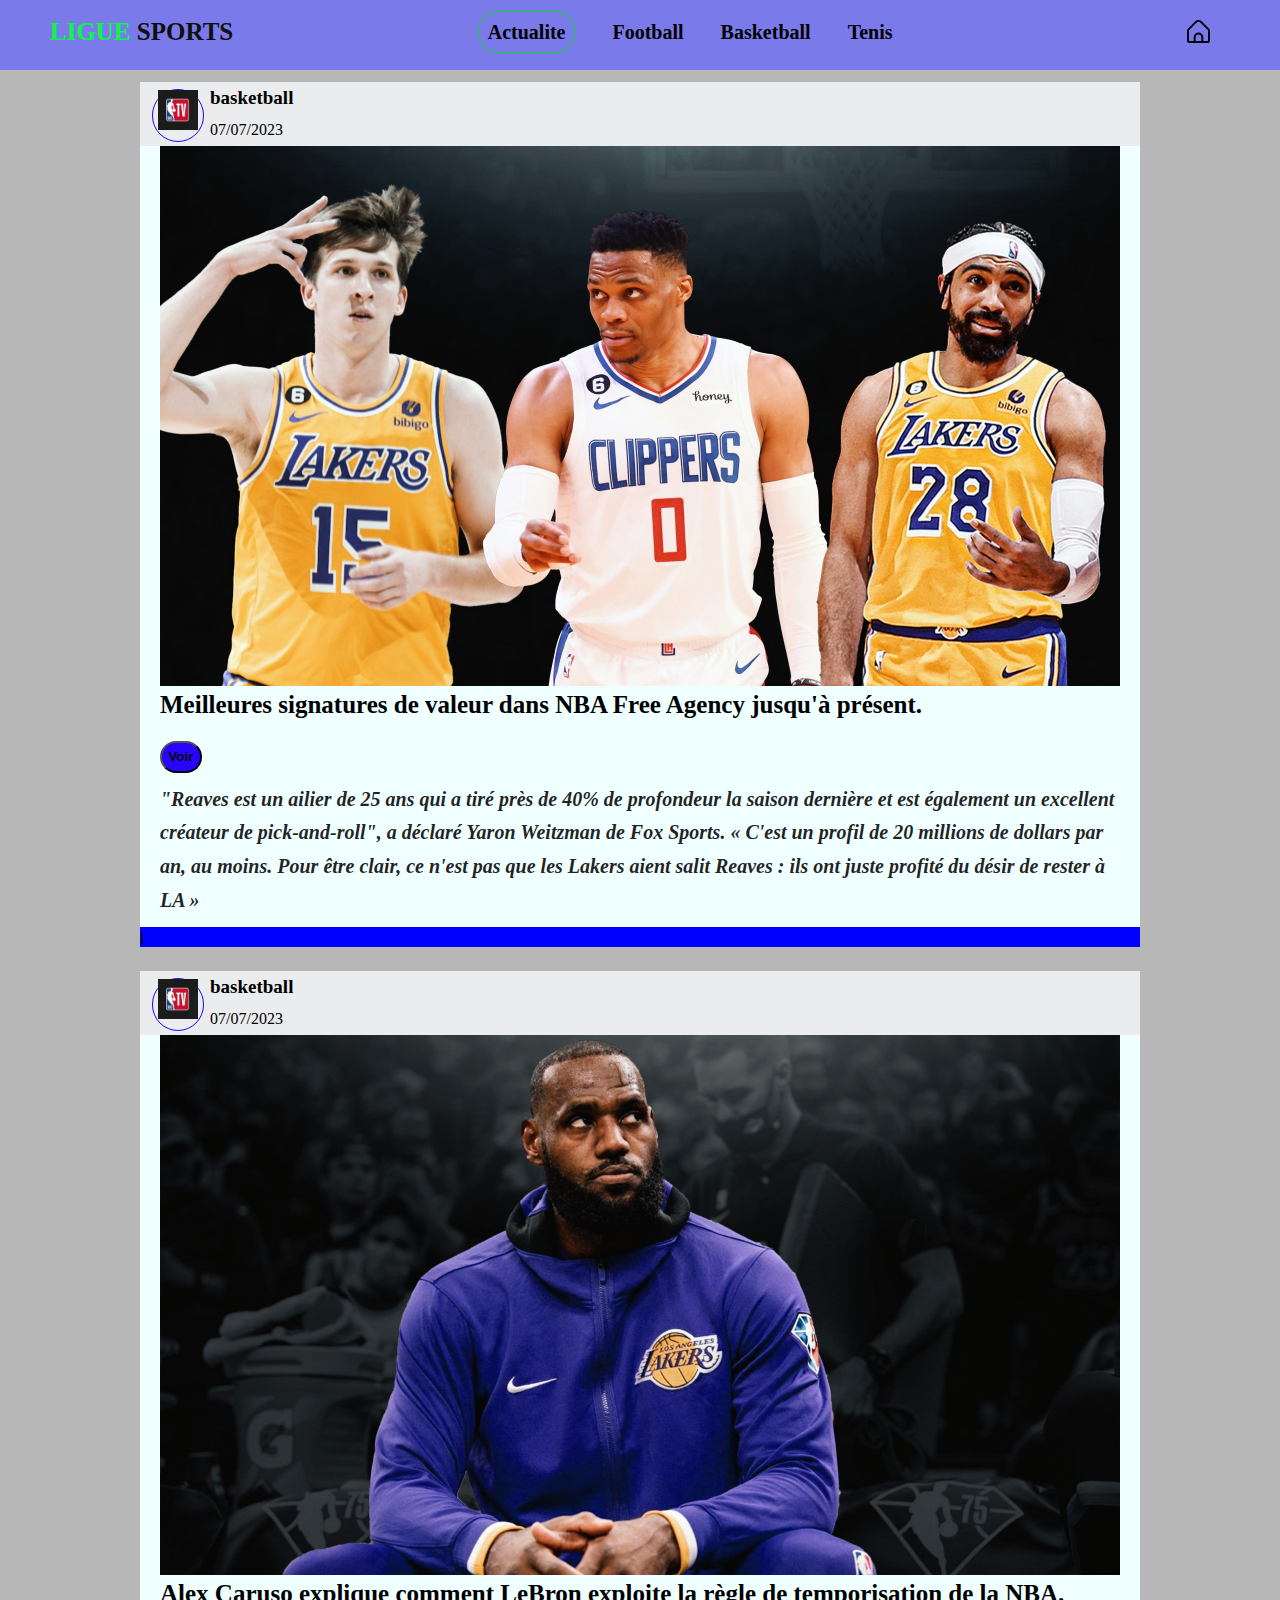
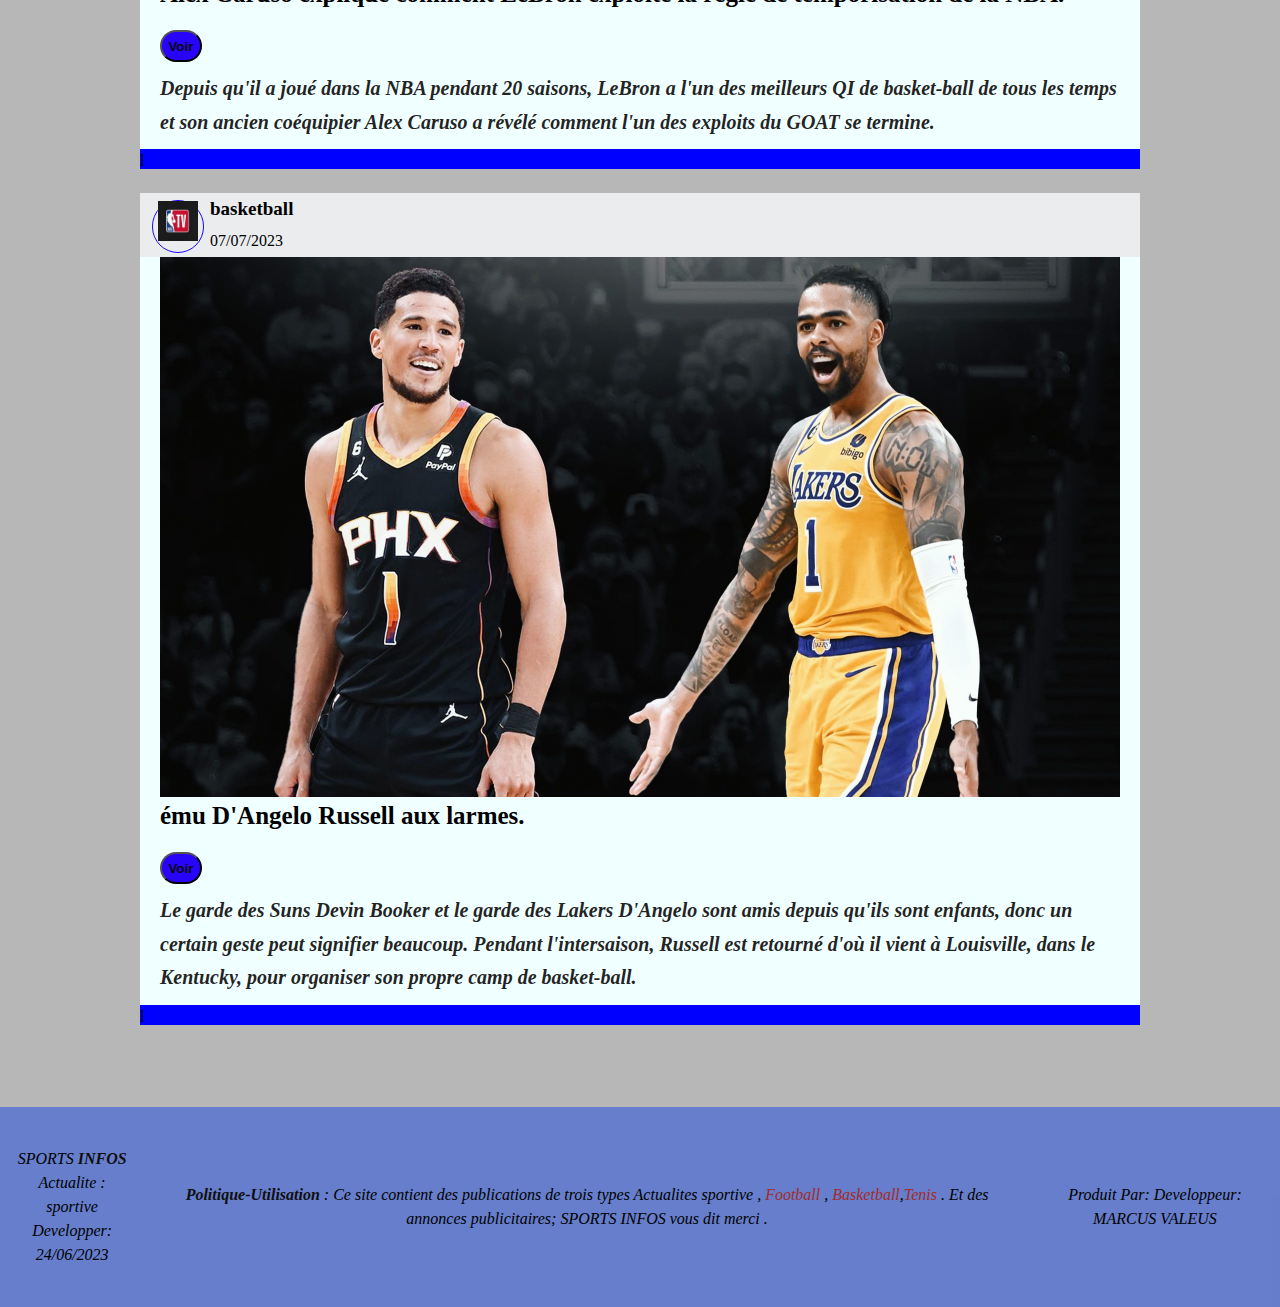
==== basketbal.html @ 1dc525ec "Add files via upload" ====
<!DOCTYPE html>
<html lang="fr">

<head>
    <meta charset="UTF-8">
    <meta name="viewport" content="width=device-width, initial-scale=1.0">
    <meta name="descrition"
        content=" infos sportive qui fait la une, footbal , basketbal , tenis. choisissez sports infos">
    <title>BASKETBAL.actualite</title>
    <link rel="stylesheet" href="style.css">
</head>

<body>
    <!--........................tete menu an.................-->
    <header class="topbar">
        <div class="topbar-logo">
            <a href="index.html">
                LIGUE <span>SPORTS</span>
            </a>
        </div>
        <div class="topbar-nav">
            <a href="basketbal.html" class="active">Actualite</a>
            <a href="footbal.html">Football</a>
            <a href="basketbal.html">Basketball</a>
            <a href="tenis.html">Tenis</a>
        </div>
        <div>
            <a href="index.html"><img src="img/maison(1).svg" alt="accueil" id="icon1"></a>
        </div>
        <img src="img/menu-burger.svg" class="menu-hambeger">
    </header>
    <!--..........................fin menu an.................-->
    <header class="container site">
        <main class="card">
            <div class="card-header">
                <div class="card-avatar"><img src="img/basketbal.jpg" width="40px" height="40px"></div>
                <div class="card-title">basketball</div>
                <div class="card-date">07/07/2023</div>
            </div>
            <div class="card-post">
                <a href="pub-bask1.html"><img src="img/Value-Signings-.jpg" alt="img,basketbal"></a>
                <h2>Meilleures signatures de valeur dans NBA Free Agency jusqu'à présent.</h2>
                <br><a href="pub-bask1.html"><button class="btn2">Voir</button></a>
                <h4>
                    
                    "Reaves est un ailier de 25 ans qui a tiré près de 40% de profondeur la saison dernière et est
                    également un excellent créateur de pick-and-roll", a déclaré Yaron Weitzman de Fox Sports. « C'est
                    un profil de 20 millions de dollars par an, au moins. Pour être clair, ce n'est pas que les Lakers
                    aient salit Reaves : ils ont juste profité du désir de rester à LA »
                </h4>
            </div>
            <footer class="footer">l</footer>
        </main>
        <br>
        <main class="card">
            <div class="card-header">
                <div class="card-avatar"><img src="img/basketbal.jpg" width="40px" height="40px"></div>
                <div class="card-title">basketball</div>
                <div class="card-date">07/07/2023</div>
            </div>
            <div class="card-post">
                <a href="pub-bask2.html"> <img src="img/LeBron-Exploits-Bench.jpg" alt="img,basketbal"></a>
                <h2>Alex Caruso explique comment LeBron exploite la règle de temporisation de la NBA.</h2>
                <br><a href="pub-bask2.html"><button class="btn2">Voir</button></a>
                <h4>
                    Depuis qu'il a joué dans la NBA pendant 20 saisons, LeBron a l'un des meilleurs QI de basket-ball de
                    tous les temps et son ancien coéquipier Alex Caruso a révélé comment l'un des exploits du GOAT se
                    termine.
                </h4>
            </div>
            <footer class="footer">l</footer>
        </main>
        <br>
        <main class="card">
            <div class="card-header">
                <div class="card-avatar"><img src="img/basketbal.jpg" width="40px" height="40px"></div>
                <div class="card-title">basketball</div>
                <div class="card-date">07/07/2023</div>
            </div>
            <div class="card-post">
                <a href="pub-bask3.html"> <img src="img/Gestures-Booker-DAngelo-Russell.jpg" alt="img,basketbal"></a>
                <h2>ému D'Angelo Russell aux larmes.</h2>
                <br><a href="pub-bask3.html"><button class="btn2">Voir</button></a>
                <h4>
                    Le garde des Suns Devin Booker et le garde des Lakers D'Angelo sont amis depuis qu'ils sont enfants,
                    donc un certain geste peut signifier beaucoup.

                    Pendant l'intersaison, Russell est retourné d'où il vient à Louisville, dans le Kentucky, pour
                    organiser son propre camp de basket-ball.
                </h4>
            </div>
            <footer class="footer">l</footer>
        </main>

    </header>
    <footer class="fin-web">
        <div>
            SPORTS <span>INFOS</span>
            <p>
                Actualite : sportive
            </p>
            <p>
                Developper: 24/06/2023
            </p>
        </div>
        <div>
            <p>
                <span>Politique-Utilisation</span> : Ce site contient des publications de trois types Actualites
                sportive , <a href="footbal.html">Football</a> , <a href="basketbal.html">Basketball</a>,<a href="tenis.html">Tenis</a> .
                Et des annonces publicitaires; SPORTS INFOS vous dit merci .

            </p>
        </div>
        <div>
            <p>
                Produit Par: Developpeur: MARCUS VALEUS
            </p>
        </div>
    </footer>
    <script src="app.js"></script>
</body>

</html>
---- style.css ----
*, *::before,*::after {
    box-sizing: border-box;
    margin: 0;
    list-style: none;
    text-decoration: none;
}

body {
    background: rgba(15, 15, 15, 0.3);
    line-height: 1.5em;
}
/*-------------------tete menu--------------*/
#icon1 {
    width: 23px;
    height: 23px;
    margin: 0 50px;
}

a {
    color: inherit;
}

.topbar {
    background: rgb(122, 122, 235);
    display: flex;
    justify-content: space-between;
    padding: 20px;
    width: 100%;
    position: fixed;
    z-index: 50;

}

.topbar-logo {
  font-size: 25px;  
  text-transform: capitalize;
  color: rgb(8, 250, 68);
  font-weight: bold;
  margin-left: 30px;
}

span {
    color: rgb(15, 15, 15);
    font-weight: bold;
}


.topbar-nav  {
    font-size: 20px;

}


.topbar-nav a {
    margin: 0 16px;
    font-weight: bold;

}


.topbar-nav a:hover {
    color: rgb(250, 253, 251);
    transition: color 1s ;
    font-weight: 900;
    background-color: rgba(0, 0, 0, 0.329);
    border-radius: 20px;

}


.topbar-nav a.active{
 border: solid 1px rgb(7, 218, 35);
 padding: 9px;
 border-radius: 20px;
 

}

.menu-hambeger {
    display: none;
}



@media only screen and (max-width: 808px) {
    .topbar-nav {
        display: none;
    }

    .menu-hambeger {
        display: block;
        width: 27px;
        height: 27px;

    }

    

    
.card-post img {
    width: auto;
    padding: 0 20px;
    height: 250px ;
}


  

    .topbar-nav {
        display: block;
        position: absolute;
        right: 0;
        top: 75px;
        width: 100%;
        height: 100vh;
        background: rgba(0, 0, 0, 0.945);
        margin-top:-200%;
        transition: all 1s ease;
        z-index: 20;
        
    }

    .topbar-nav.mobil-menu {
        margin-top:0;
        z-index: 20;
    }

    .topbar-nav a {
        display: block;
        text-align: center;
        padding: 40px;
        font-size: 22px;
        color: antiquewhite;
    }

    .topbar-nav a.active {
        border: none;
        font-size: 24px;
        font-weight: bold;
        padding-bottom: 30px;
        color: rgb(16, 221, 33);
        padding-top: 60px;
        
    }

  
.fin-web {
    width:100% ;
}

}



/*----------------fin tete menu ..........*/
.container {
    padding:  82px 20px;
    max-width: 1040px;
    margin: 0 auto;
}

@media only screen and (max-width: 401px ) {
   .container {
    padding: 100px 5px 10px 10px;
    max-width: 350px;
    
   } 

 

   .fin-web {
    min-width: 300px;
    flex-wrap: wrap;
   }
   .topbar {
    width: 100%;
  
   }
}

.card {
    background-color: azure;
}

.card-header {
    background-color: rgb(235, 236, 238);
    position: relative;
    padding-left: 70px;
    line-height: 2em;
    z-index: 0;
}

.card-avatar {
    padding:  0 5px;
    position: absolute;
    top: 7px;
    left: 12px;
    border-radius: 50px;
    padding-left: 5px;
    border: solid 1px   rgb(31, 6, 252);

}

.card-title {
    font-size: 19px;
    font-weight: bold;
}

.card-post img {
    width: 100%;
    padding: 0 20px;
    max-height: 600px;
}

h2 {
    padding: 0 20px;
    font-size: 25px;
    font-weight: bold;
}

h4 {
    font-size: 17px;
    padding: 10px 20px;
    font-weight: 900;
    font-size: 20px;
    line-height: 2.1rem;
    font-style: italic;
    text-decoration-style: wavy;
    color: rgba(29, 28, 28, 0.986);
}

.footer {
    background: blue;
    height: 20px;
}

.fin-web {
    background: rgba(7, 58, 226, 0.459);
    padding: 40px 0;
    display: flex;
    justify-content: space-between;
    text-align: center;
    align-items: center;
    font-style: oblique;
   
}

.fin-web p {
    padding:0 20px;
}

.fin-web a {
    color: brown;
}

.btn2 {
    background: rgb(41, 4, 250);
    padding: 0.40rem;
    color: rgb(8, 8, 8);
    border-radius: 50px;
    margin: 0 20px;
    font-weight: bold;
}

.btn2:hover {
    background: rgb(250, 5, 189);
    transition: all 0.60s ease;

}

.img-base {
    max-width:550px;
    height: 400px;
}
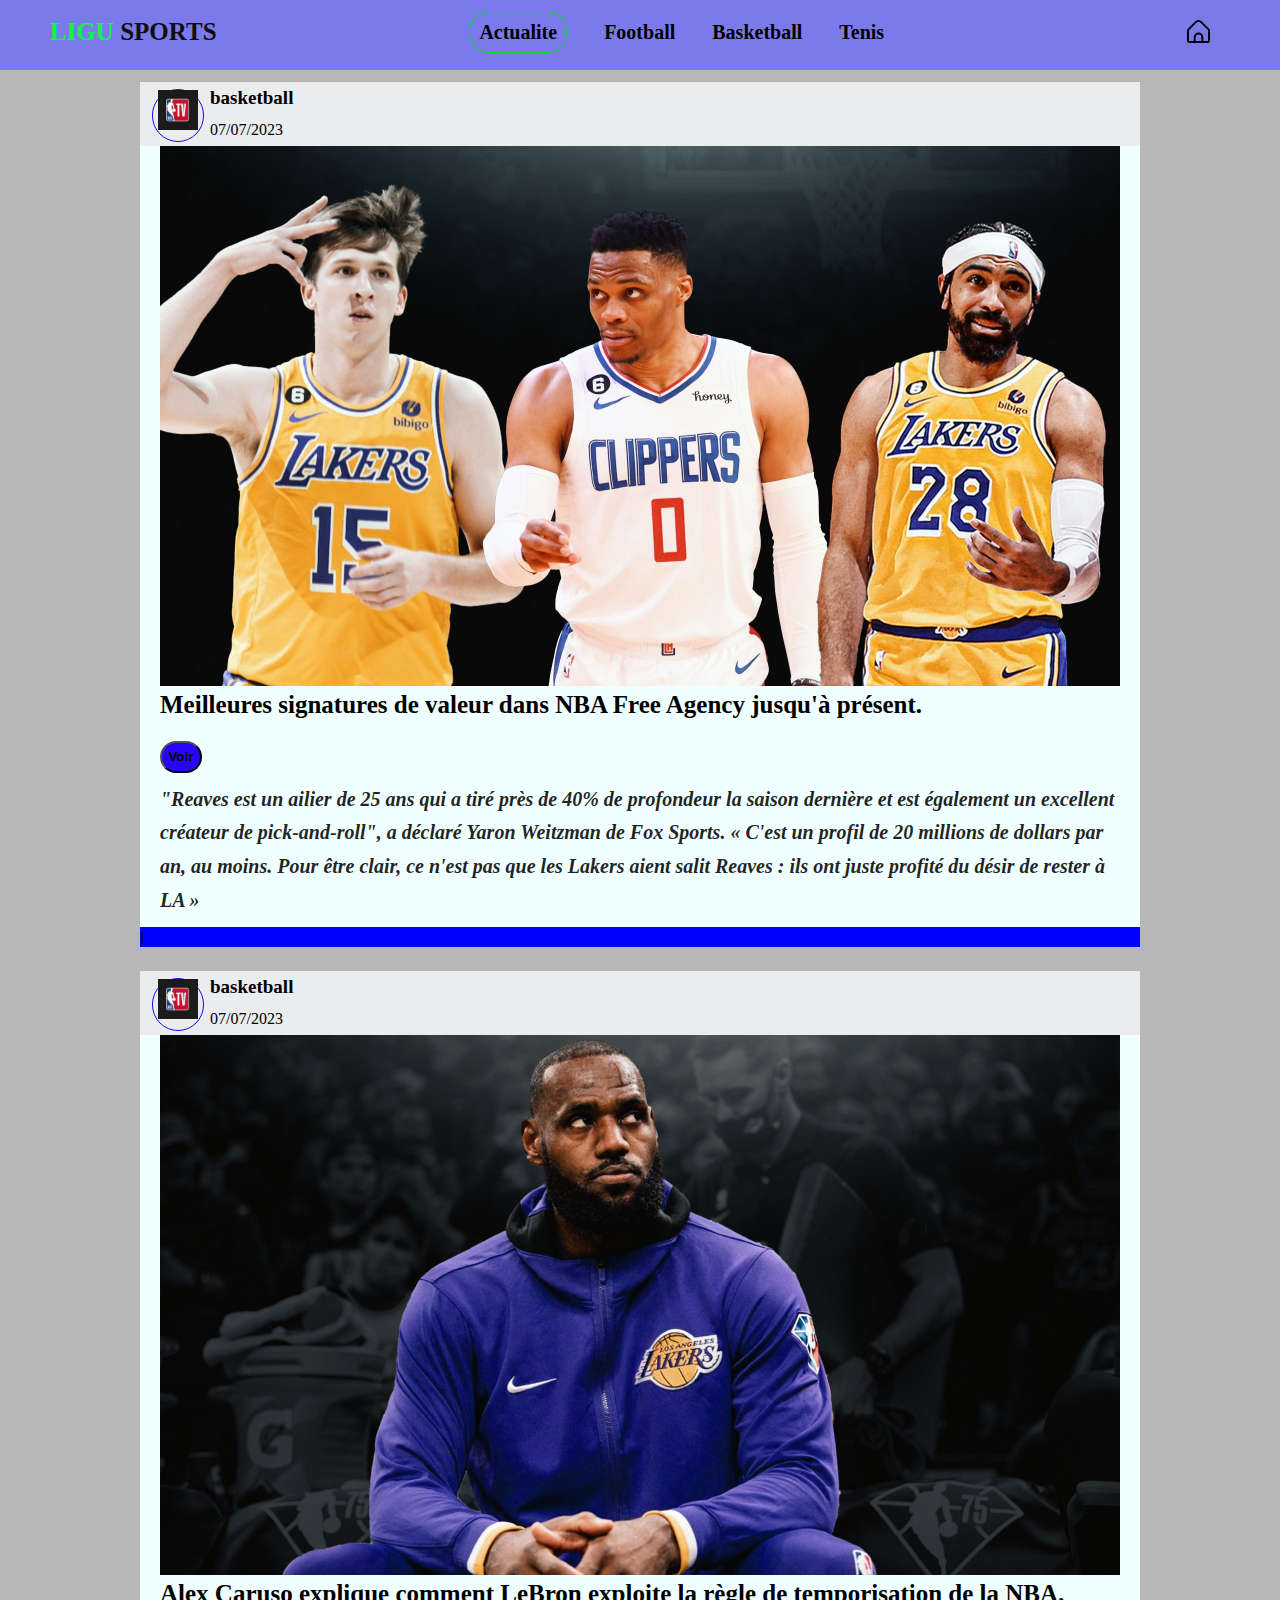
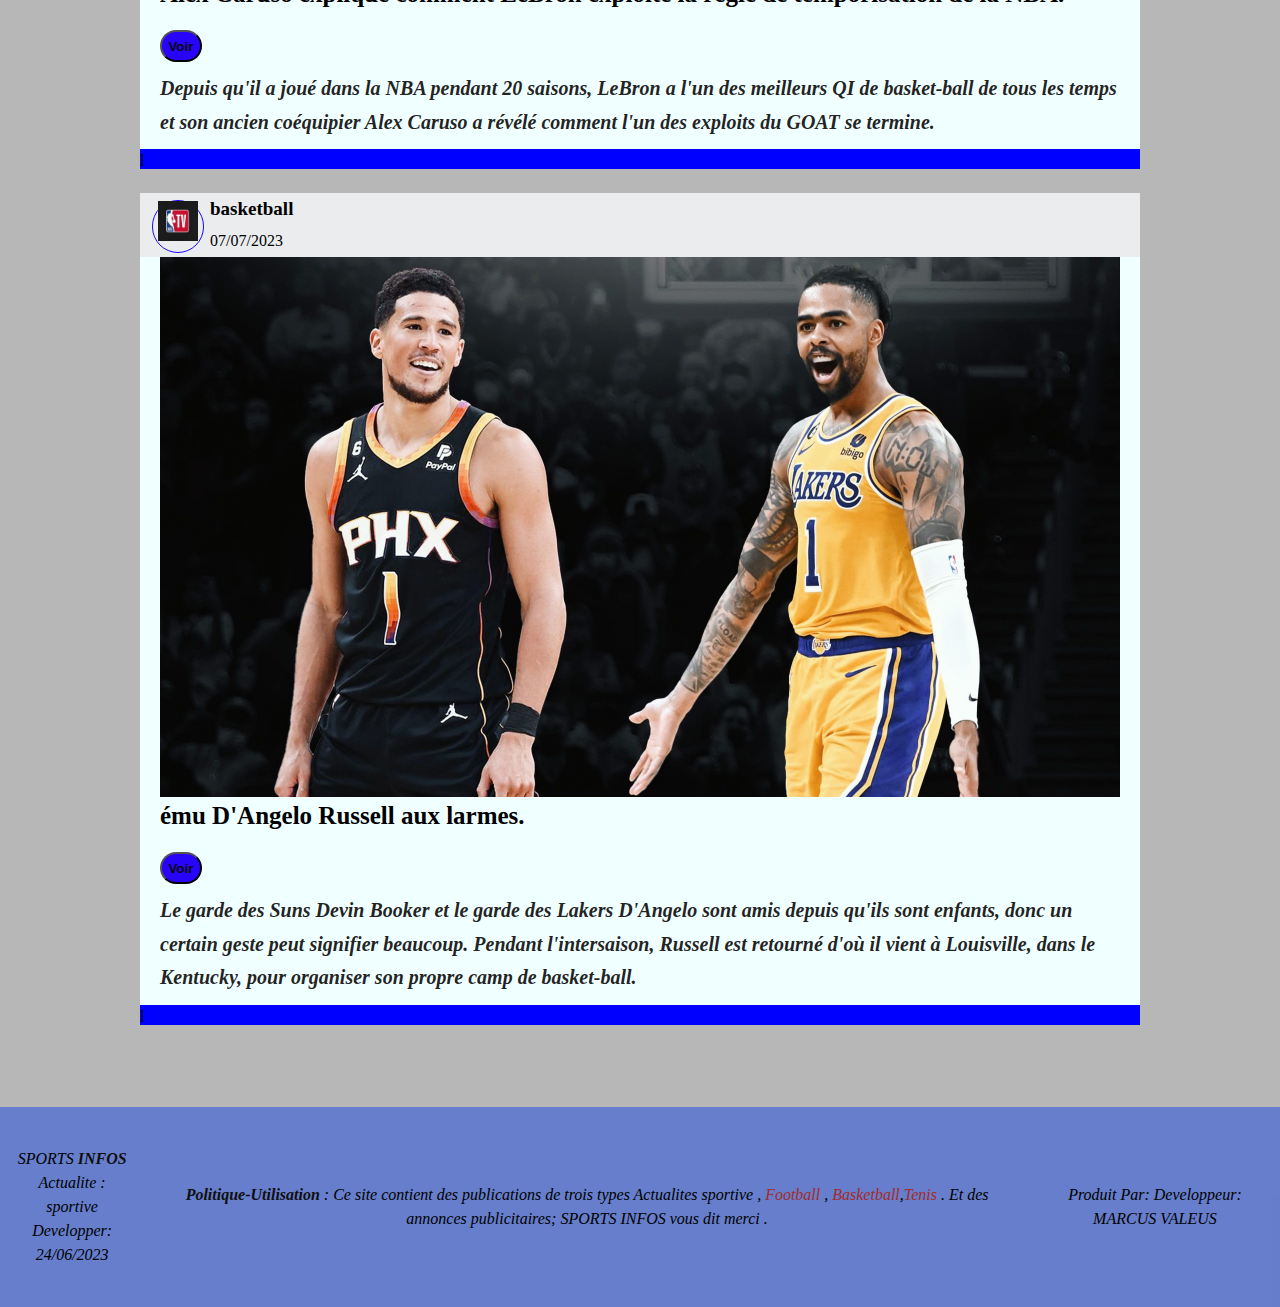
==== commit ac453809: "Update basketbal.html" ====
--- a/basketbal.html
+++ b/basketbal.html
@@ -15,7 +15,7 @@
     <header class="topbar">
         <div class="topbar-logo">
             <a href="index.html">
-                LIGUE <span>SPORTS</span>
+                LIGU <span>SPORTS</span>
             </a>
         </div>
         <div class="topbar-nav">
@@ -120,4 +120,4 @@
     <script src="app.js"></script>
 </body>
 
-</html>+</html>
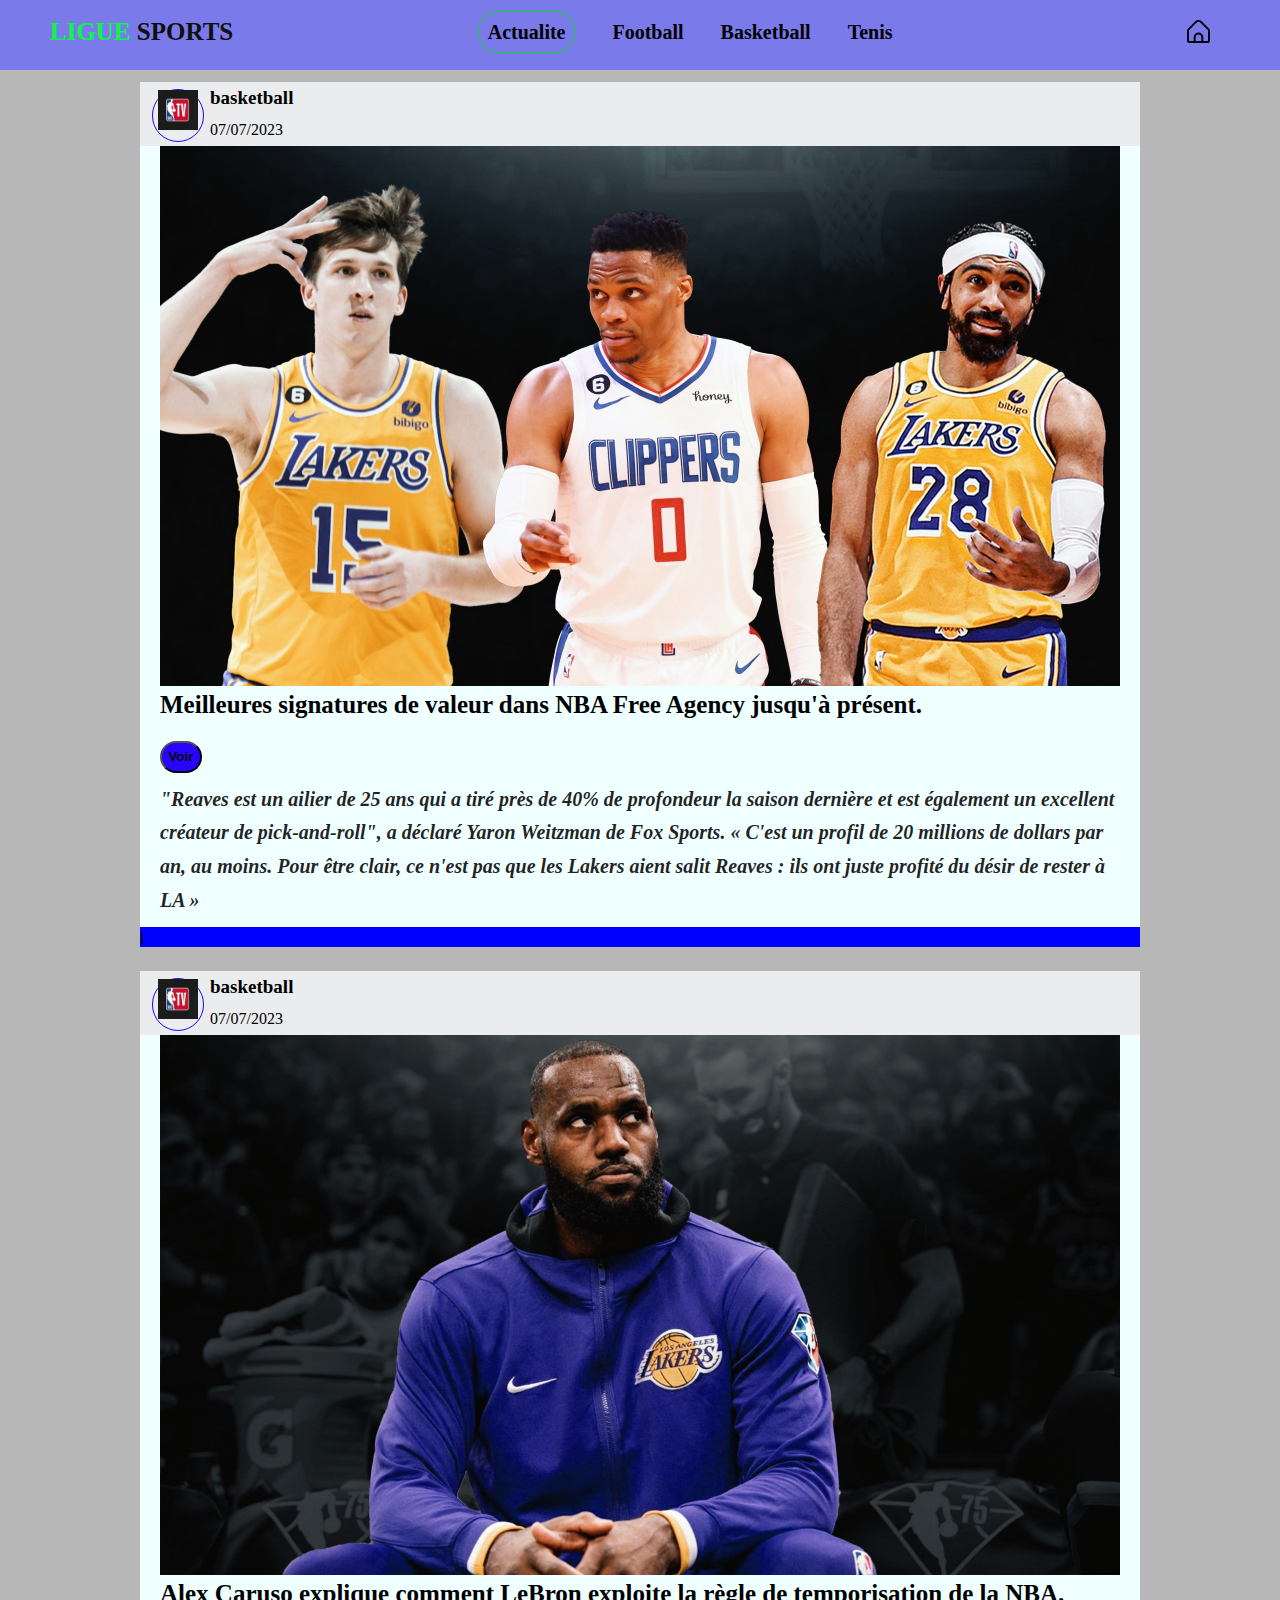
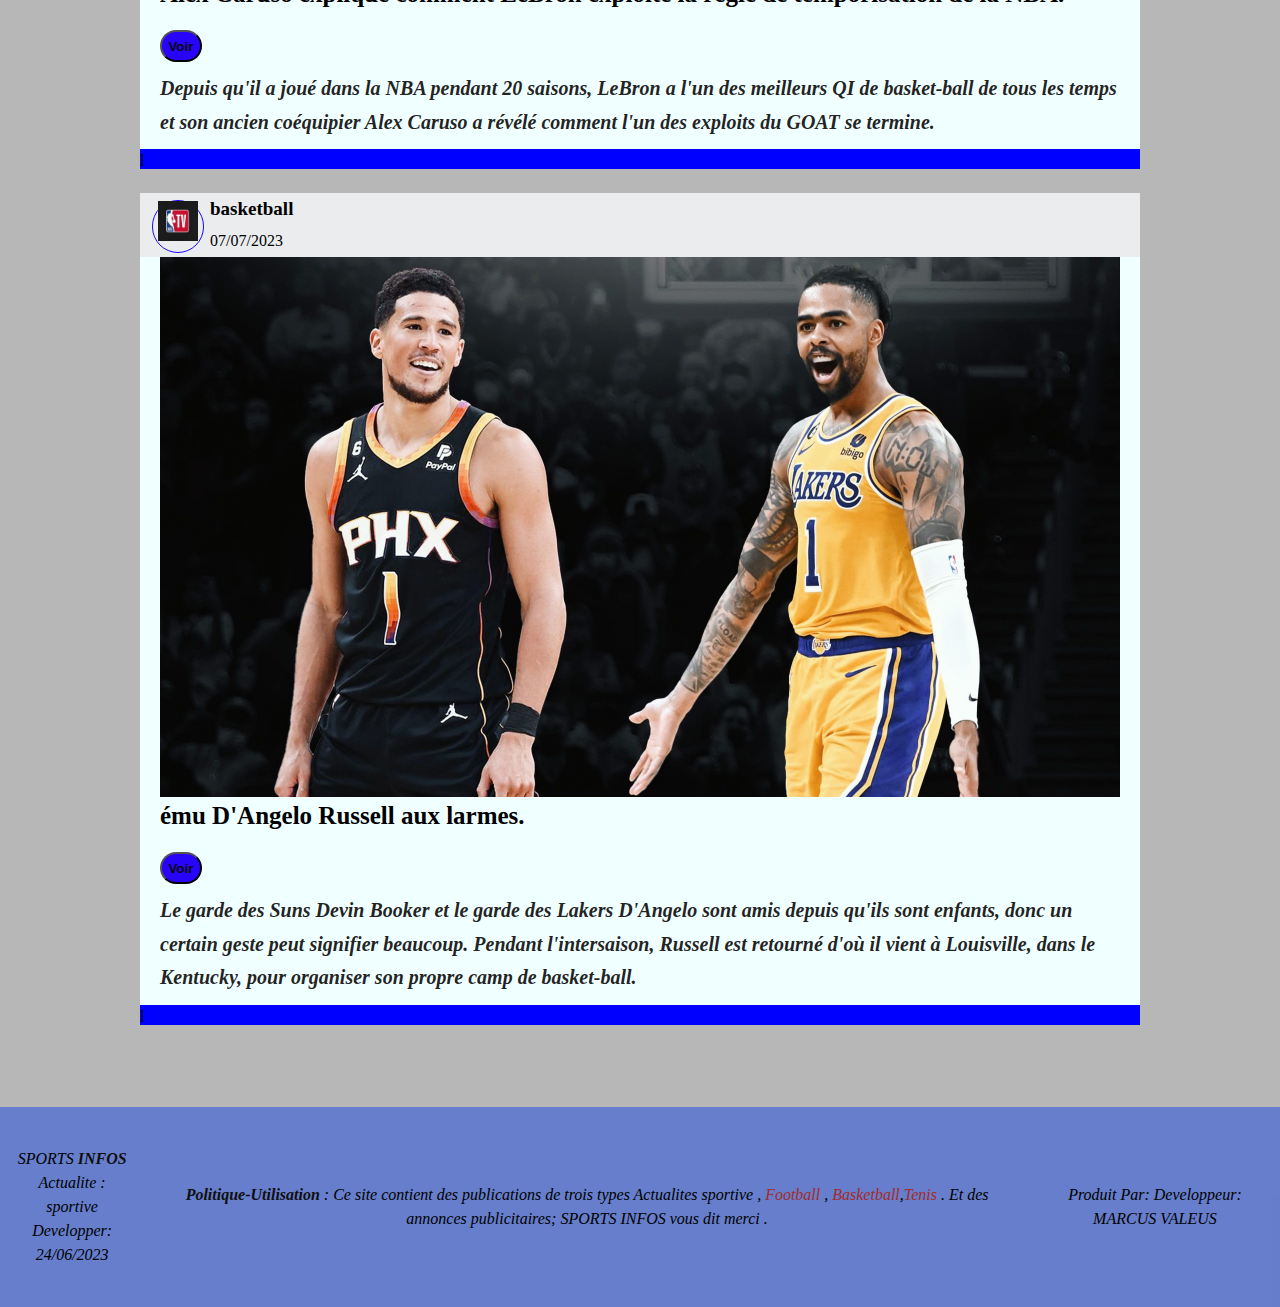
==== commit 1510db08: "Update basketbal.html" ====
--- a/basketbal.html
+++ b/basketbal.html
@@ -15,7 +15,7 @@
     <header class="topbar">
         <div class="topbar-logo">
             <a href="index.html">
-                LIGU <span>SPORTS</span>
+                LIGUE <span>SPORTS</span>
             </a>
         </div>
         <div class="topbar-nav">
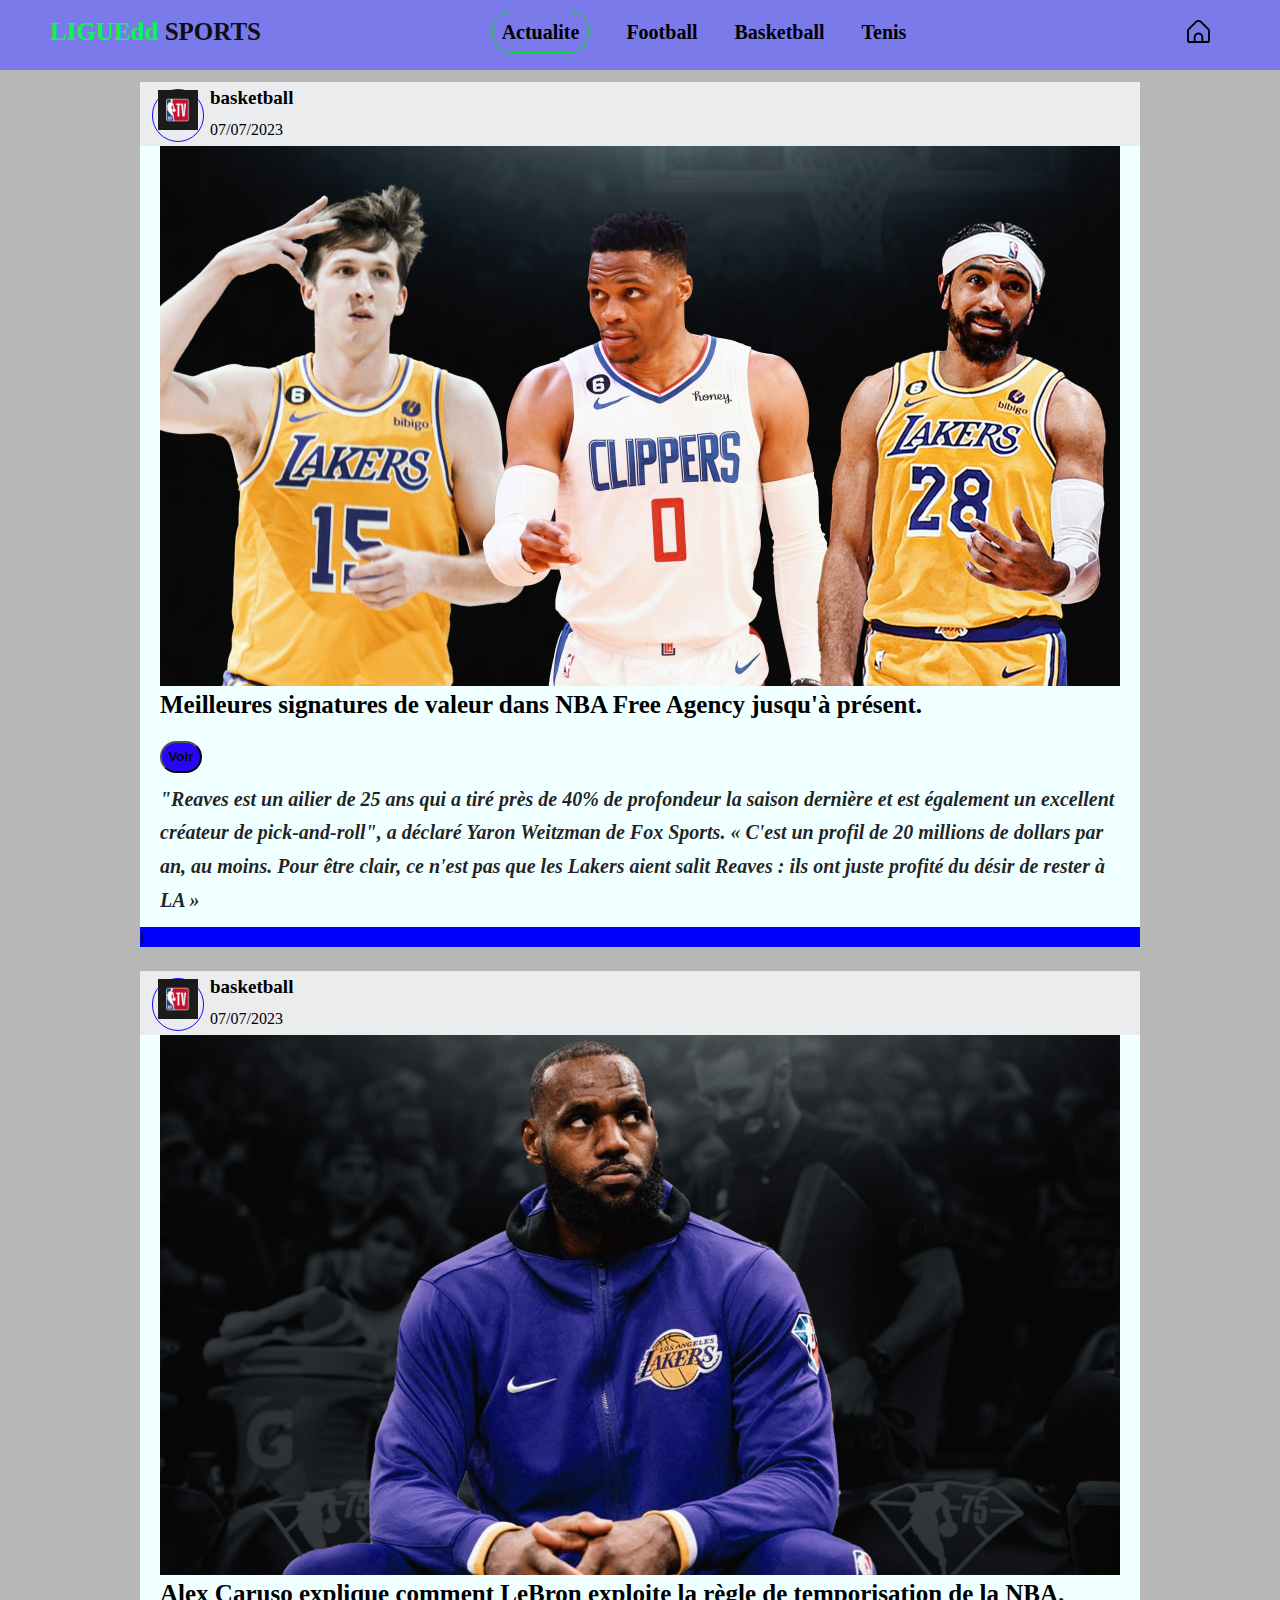
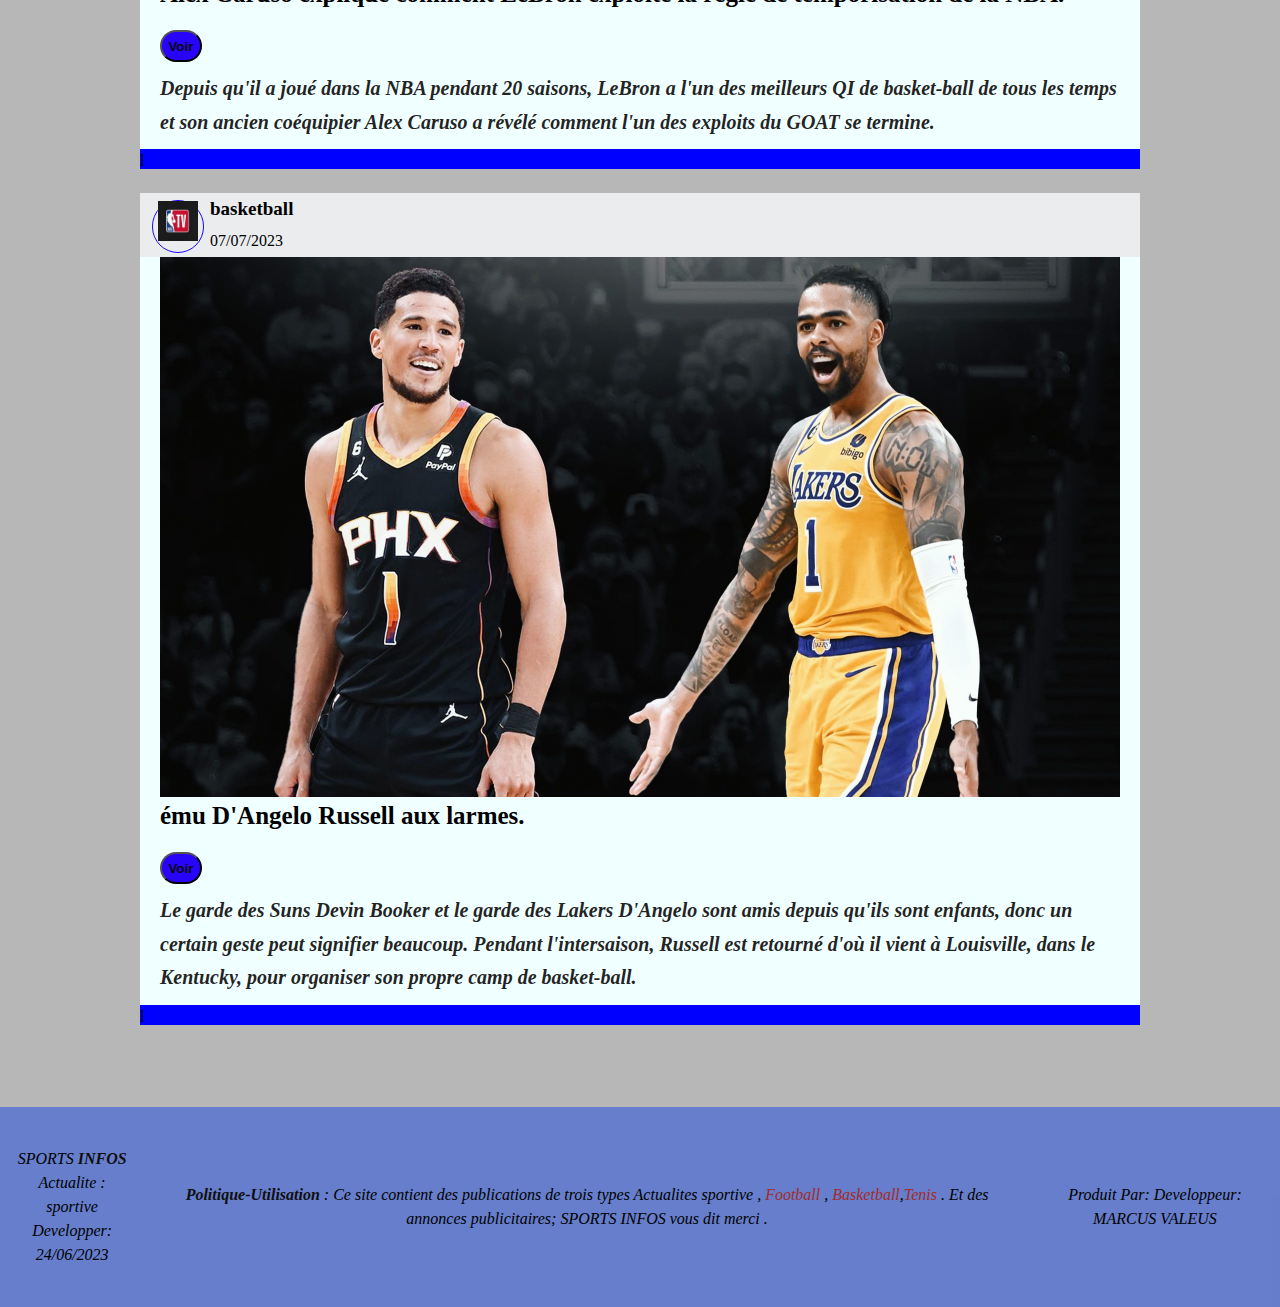
==== commit 7c5b382e: "Update basketbal.html" ====
--- a/basketbal.html
+++ b/basketbal.html
@@ -15,7 +15,7 @@
     <header class="topbar">
         <div class="topbar-logo">
             <a href="index.html">
-                LIGUE <span>SPORTS</span>
+                LIGUEdd <span>SPORTS</span>
             </a>
         </div>
         <div class="topbar-nav">
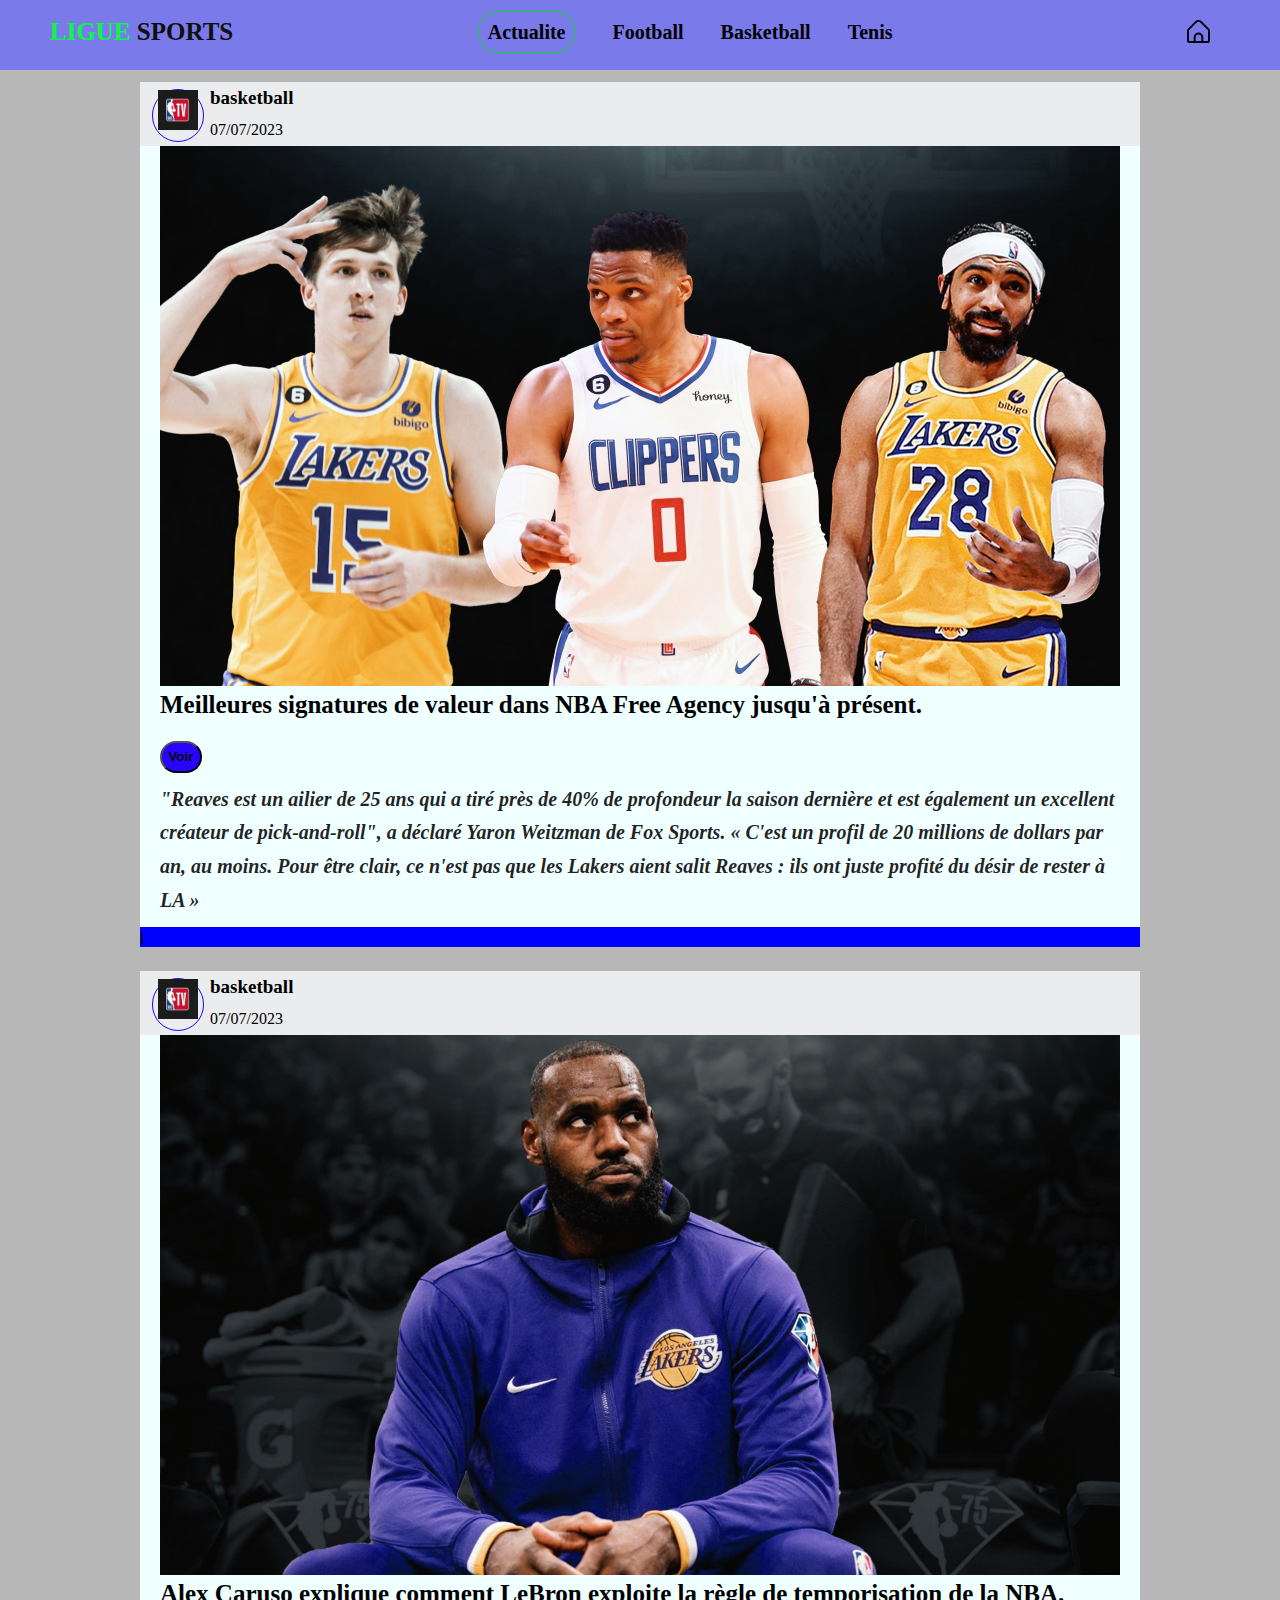
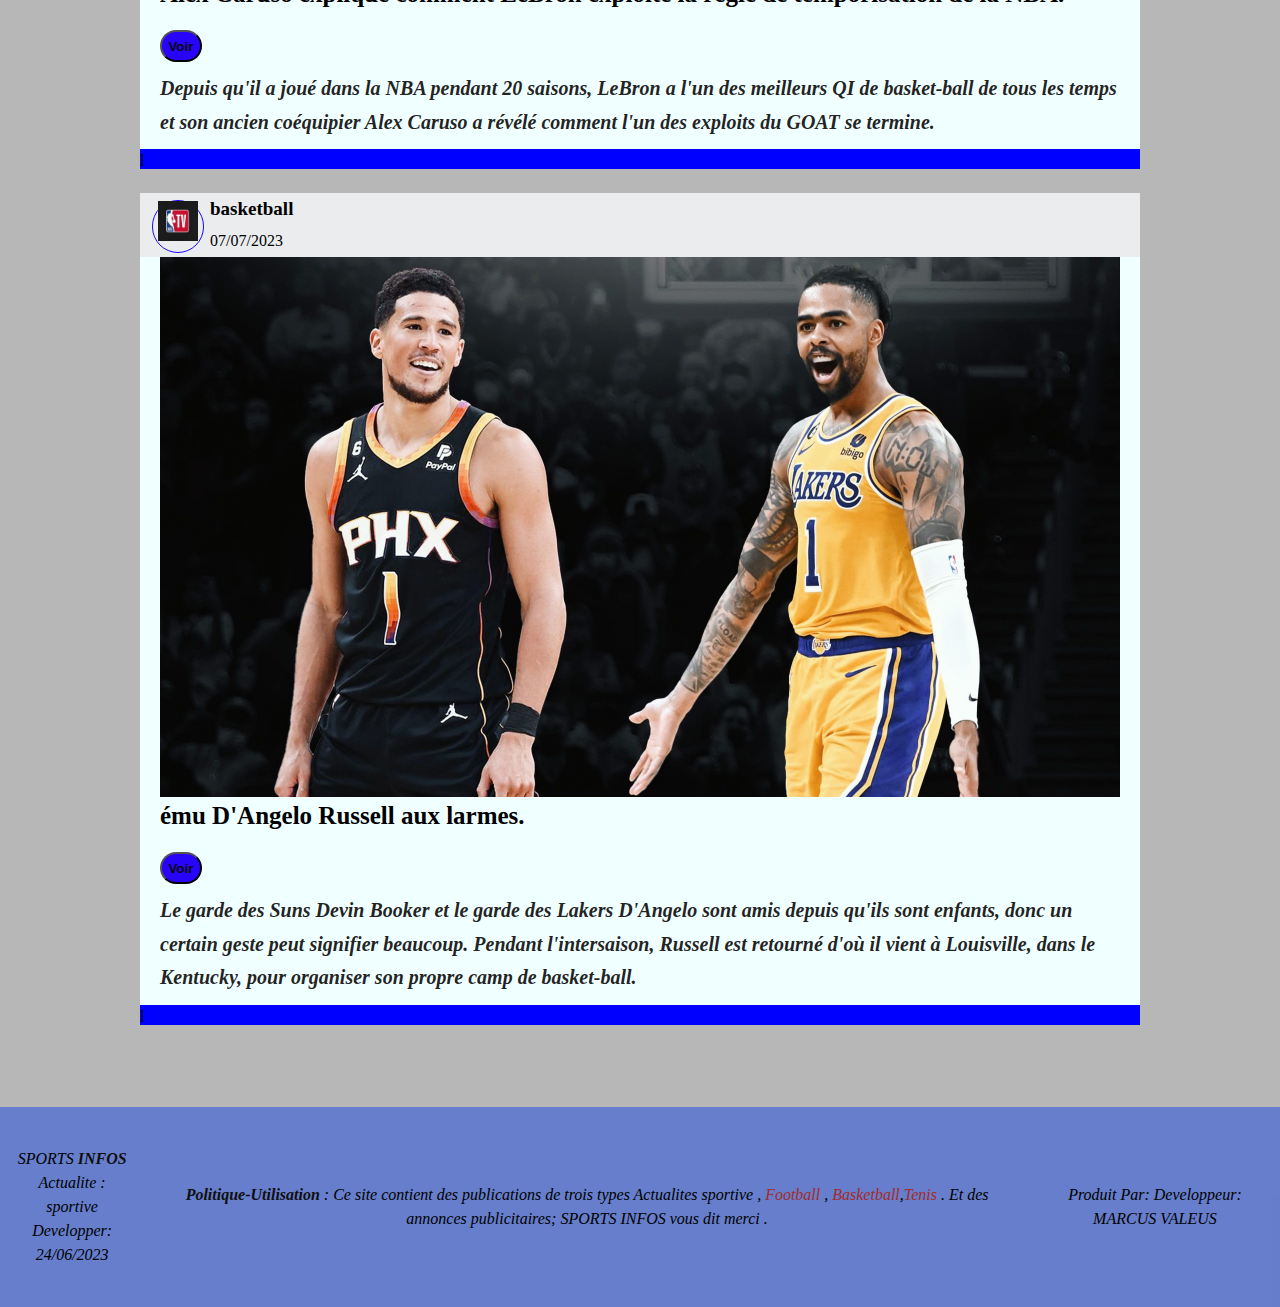
==== commit 21549609: "Update basketbal.html" ====
--- a/basketbal.html
+++ b/basketbal.html
@@ -2,6 +2,8 @@
 <html lang="fr">
 
 <head>
+    <script async src="https://pagead2.googlesyndication.com/pagead/js/adsbygoogle.js?client=ca-pub-7870061505550808"
+     crossorigin="anonymous"></script>
     <meta charset="UTF-8">
     <meta name="viewport" content="width=device-width, initial-scale=1.0">
     <meta name="descrition"
@@ -15,7 +17,7 @@
     <header class="topbar">
         <div class="topbar-logo">
             <a href="index.html">
-                LIGUEdd <span>SPORTS</span>
+                LIGUE <span>SPORTS</span>
             </a>
         </div>
         <div class="topbar-nav">
